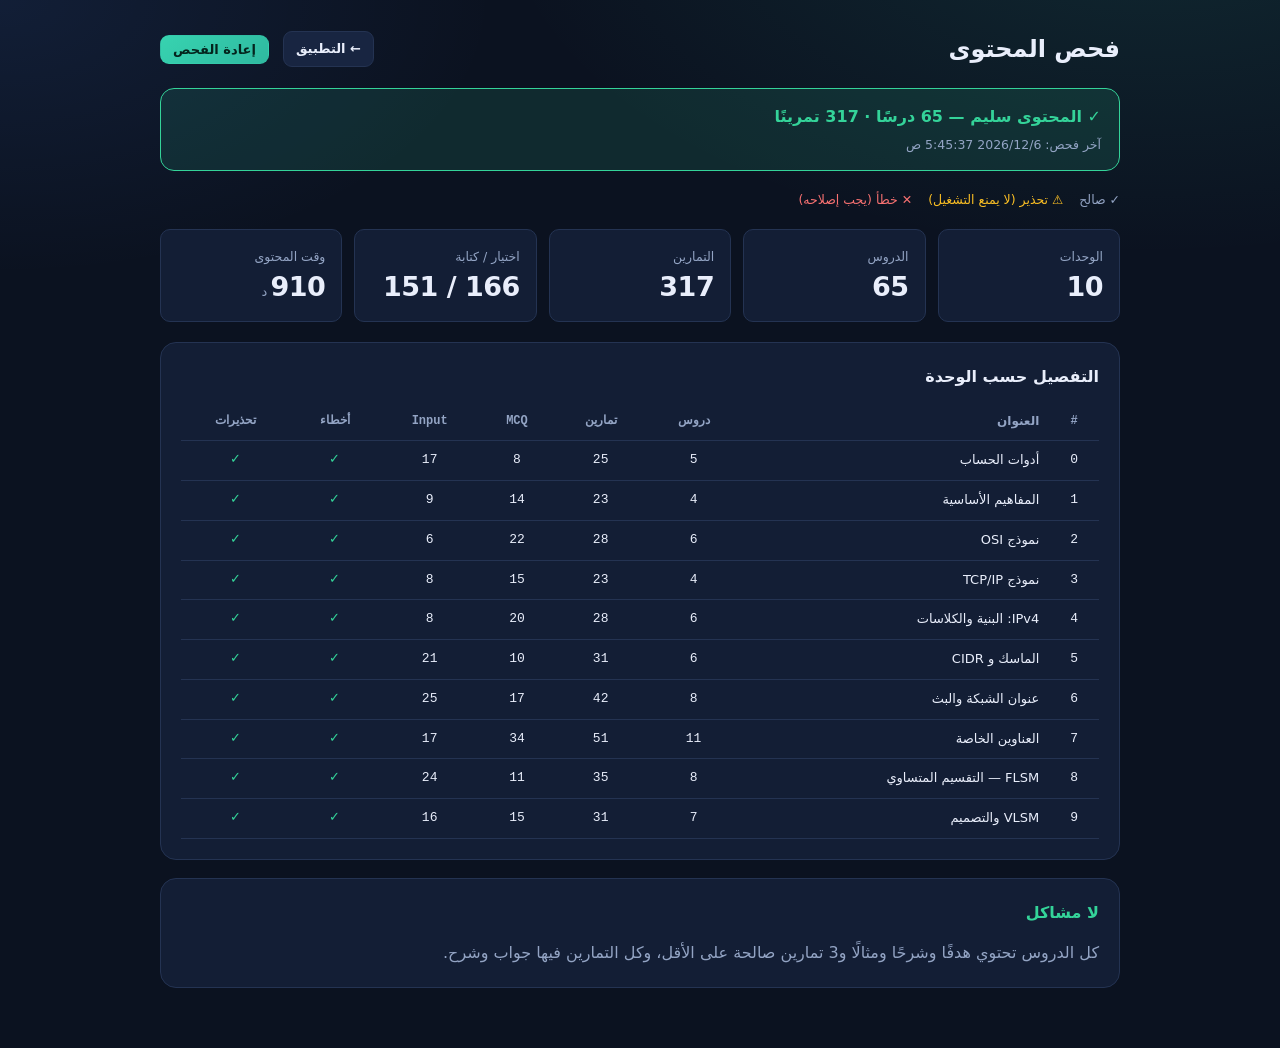
==== validate.html @ c8ebf2fb "نشر المنصة" ====
<!doctype html>
<html lang="ar" dir="rtl" data-theme="dark">
<head>
<meta charset="utf-8">
<meta name="viewport" content="width=device-width, initial-scale=1">
<title>فحص المحتوى — Net32</title>
<link rel="stylesheet" href="styles.css">
<style>
  .vwrap { max-width: 1000px; margin: 0 auto; padding: 28px 20px 60px; }
  .vhead { display:flex; align-items:center; gap:14px; flex-wrap:wrap; margin-bottom:18px; }
  .vhead h1 { margin:0; font-size:24px; }
  .vhead .spacer { flex:1; }
  .verdict { padding:14px 18px; border-radius:14px; font-weight:700; margin-bottom:18px; border:1px solid var(--line); }
  .verdict.pass { background:var(--ok-soft); border-color:var(--ok); color:var(--ok); }
  .verdict.fail { background:var(--danger-soft); border-color:var(--danger); color:var(--danger); }
  .verdict small { display:block; font-weight:400; color:var(--muted); margin-top:3px; font-size:12.5px; }
  table { width:100%; border-collapse:collapse; font-size:13px; }
  th, td { padding:8px 10px; border-bottom:1px solid var(--line); text-align:start; }
  th { color:var(--muted); font-weight:600; font-size:12px; }
  td.num, th.num { text-align:center; font-family:var(--mono); direction:ltr; }
  .ok { color:var(--ok); }
  .bad { color:var(--danger); }
  .warn { color:var(--warn); }
  .issues { display:grid; gap:8px; margin-top:8px; }
  .issue { padding:9px 12px; border-radius:9px; background:var(--card-2); border:1px solid var(--line); font-size:13px; }
  .issue.err { border-color:color-mix(in srgb,var(--danger) 45%,var(--line)); }
  .issue.wrn { border-color:color-mix(in srgb,var(--warn) 45%,var(--line)); }
  .issue code { font-size:12px; }
  .muted { color:var(--muted); }
  .legend { display:flex; gap:16px; flex-wrap:wrap; font-size:12.5px; color:var(--muted); margin:10px 0 18px; }
</style>
</head>
<body>
<div class="vwrap">
  <div class="vhead">
    <h1>فحص المحتوى</h1>
    <span class="spacer"></span>
    <a class="btn btn-sm" href="index.html">← التطبيق</a>
    <button class="btn btn-sm btn-primary" type="button" onclick="location.reload()">إعادة الفحص</button>
  </div>

  <div id="verdict" class="verdict">جارٍ الفحص…</div>
  <div class="legend">
    <span>✓ صالح</span>
    <span class="warn">⚠ تحذير (لا يمنع التشغيل)</span>
    <span class="bad">✕ خطأ (يجب إصلاحه)</span>
  </div>

  <div id="summary"></div>
  <div id="table"></div>
  <div id="issues"></div>
</div>

<script src="content/unit0.js"></script>
<script src="content/unit1.js"></script>
<script src="content/unit2.js"></script>
<script src="content/unit3.js"></script>
<script src="content/unit4.js"></script>
<script src="content/unit5.js"></script>
<script src="content/unit6.js"></script>
<script src="content/unit7.js"></script>
<script src="content/unit8.js"></script>
<script src="content/unit9.js"></script>
<script src="validate.js"></script>
</body>
</html>
---- styles.css ----
/* ============================================================
   شبكة — أكاديمية IPv4
   واجهة عربية RTL · وضع داكن/فاتح · بلا خطوط خارجية
   ============================================================ */

:root {
  --bg: #0b1220;
  --bg-2: #0e1729;
  --card: #131e35;
  --card-2: #182541;
  --text: #e9eefb;
  --muted: #93a4c4;
  --line: #243352;
  --accent: #37d3b0;
  --accent-soft: rgba(55, 211, 176, .12);
  --accent-2: #4f8cff;
  --danger: #f87171;
  --danger-soft: rgba(248, 113, 113, .12);
  --ok: #34d399;
  --ok-soft: rgba(52, 211, 153, .12);
  --warn: #fbbf24;
  --radius: 16px;
  --radius-sm: 10px;
  --shadow: 0 12px 34px rgba(0, 0, 0, .35);
  --font: "Segoe UI", "Noto Naskh Arabic", "Noto Sans Arabic", Tahoma, system-ui, -apple-system, sans-serif;
  --mono: "Cascadia Mono", "Consolas", "Courier New", monospace;
}

[data-theme="light"] {
  --bg: #f3f6fb;
  --bg-2: #e9eff8;
  --card: #ffffff;
  --card-2: #f2f6fc;
  --text: #0f1b2d;
  --muted: #5b6b85;
  --line: #d9e2ef;
  --accent: #0f9d84;
  --accent-soft: rgba(15, 157, 132, .10);
  --accent-2: #2563eb;
  --danger: #dc2626;
  --danger-soft: rgba(220, 38, 38, .08);
  --ok: #059669;
  --ok-soft: rgba(5, 150, 105, .09);
  --warn: #b45309;
  --shadow: 0 10px 26px rgba(15, 27, 45, .08);
}

* { box-sizing: border-box; }

/* يضمن أن خاصية hidden تعمل حتى مع العناصر التي لها display صريح */
[hidden] { display: none !important; }

html { scroll-behavior: smooth; }

body {
  margin: 0;
  min-height: 100vh;
  background:
    radial-gradient(1100px 600px at 90% -10%, var(--accent-soft), transparent 60%),
    radial-gradient(900px 500px at 0% 0%, rgba(79, 140, 255, .10), transparent 55%),
    var(--bg);
  color: var(--text);
  font-family: var(--font);
  line-height: 1.75;
  -webkit-font-smoothing: antialiased;
}

a { color: inherit; text-decoration: none; }
button, input, select { font-family: inherit; font-size: inherit; color: inherit; }
button { cursor: pointer; }
code {
  font-family: var(--mono);
  background: var(--card-2);
  border: 1px solid var(--line);
  border-radius: 6px;
  padding: .08em .38em;
  font-size: .92em;
  white-space: nowrap;
  direction: ltr;
  display: inline-block;
}
strong { color: var(--text); font-weight: 700; }
::selection { background: var(--accent); color: #04231c; }

/* ---------------- Top bar ---------------- */

.topbar {
  position: sticky;
  top: 0;
  z-index: 40;
  display: flex;
  align-items: center;
  gap: 18px;
  padding: 12px 22px;
  background: color-mix(in srgb, var(--bg) 82%, transparent);
  backdrop-filter: blur(14px);
  border-bottom: 1px solid var(--line);
}

@supports not (background: color-mix(in srgb, red 50%, blue)) {
  .topbar { background: var(--bg-2); }
}

.brand {
  display: flex;
  align-items: center;
  gap: 10px;
  flex: 0 0 auto;
}

.brand-mark {
  display: grid;
  place-items: center;
  width: 38px;
  height: 38px;
  border-radius: 12px;
  background: linear-gradient(145deg, var(--accent), var(--accent-2));
  color: #06231d;
  font-size: 20px;
  font-weight: 700;
  box-shadow: 0 6px 18px var(--accent-soft);
}

.brand-text { display: flex; flex-direction: column; line-height: 1.15; }
.brand-text strong { font-size: 17px; letter-spacing: .2px; }
.brand-text small { color: var(--muted); font-size: 11px; direction: ltr; letter-spacing: .6px; }

.nav {
  display: flex;
  align-items: center;
  gap: 4px;
  overflow-x: auto;
  scrollbar-width: none;
  flex: 1 1 auto;
  padding: 2px;
}
.nav::-webkit-scrollbar { display: none; }

.nav a {
  position: relative;
  padding: 7px 12px;
  border-radius: 9px;
  color: var(--muted);
  font-size: 14px;
  white-space: nowrap;
  transition: background .15s, color .15s;
}
.nav a:hover { color: var(--text); background: var(--card-2); }
.nav a.active { color: var(--text); background: var(--card); box-shadow: inset 0 0 0 1px var(--line); }
.nav a.active::after {
  content: "";
  position: absolute;
  inset-inline: 12px;
  bottom: 3px;
  height: 2px;
  border-radius: 2px;
  background: var(--accent);
}

.badge {
  display: inline-grid;
  place-items: center;
  min-width: 19px;
  height: 19px;
  margin-inline-start: 6px;
  padding: 0 5px;
  border-radius: 999px;
  background: var(--danger);
  color: #fff;
  font-size: 11px;
  font-weight: 700;
  line-height: 1;
}

.topbar-tools { display: flex; align-items: center; gap: 8px; flex: 0 0 auto; }

.icon-btn {
  width: 38px;
  height: 38px;
  border-radius: 11px;
  border: 1px solid var(--line);
  background: var(--card);
  font-size: 16px;
  line-height: 1;
  transition: transform .15s, background .15s;
}
.icon-btn:hover { transform: translateY(-1px); background: var(--card-2); }

.timer-chip {
  display: inline-flex;
  align-items: center;
  gap: 7px;
  padding: 7px 12px;
  border-radius: 999px;
  border: 1px solid var(--line);
  background: var(--card);
  font-family: var(--mono);
  font-size: 14px;
  direction: ltr;
  color: var(--text);
}
.timer-chip .pulse {
  width: 7px; height: 7px; border-radius: 50%;
  background: var(--accent);
  box-shadow: 0 0 0 0 var(--accent);
  animation: pulse 1.8s infinite;
}
@keyframes pulse {
  0% { box-shadow: 0 0 0 0 rgba(55, 211, 176, .5); }
  70% { box-shadow: 0 0 0 7px rgba(55, 211, 176, 0); }
  100% { box-shadow: 0 0 0 0 rgba(55, 211, 176, 0); }
}

/* ---------------- Layout ---------------- */

.view {
  max-width: 1080px;
  margin: 0 auto;
  padding: 30px 22px 60px;
  animation: fade .25s ease;
}
@keyframes fade { from { opacity: 0; transform: translateY(6px); } to { opacity: 1; transform: none; } }

.foot {
  display: flex;
  flex-direction: column;
  flex-wrap: wrap;
  gap: 8px;
  justify-content: center;
  align-items: center;
  padding: 22px;
  border-top: 1px solid var(--line);
  color: var(--muted);
  font-size: 12.5px;
}
.foot a { color: var(--accent); }
.foot-sep { opacity: .5; }

.foot-line { display: flex; flex-wrap: wrap; gap: 8px; justify-content: center; align-items: center; }

.foot-credits {
  display: flex;
  flex-wrap: wrap;
  gap: 6px 16px;
  justify-content: center;
  align-items: center;
  max-width: 900px;
  font-size: 12px;
  color: var(--muted);
  text-align: center;
}
.foot-credits b { color: var(--text); font-weight: 600; }
.foot-credits .fr { color: var(--accent); }
.foot-credits .credit-media { display: inline-flex; align-items: center; gap: 10px; }
.foot-credits .credit-img {
  height: 34px;
  width: auto;
  max-width: 150px;
  object-fit: contain;
  border-radius: 8px;
  padding: 3px 5px;
  background: var(--card);
  border: 1px solid var(--line);
}
.foot-credits .credit-img.sig { height: 30px; max-width: 130px; }
.foot-credits .credit-img.logo {
  height: 40px;
  width: 40px;
  padding: 0;
  border-radius: 50%;
  object-fit: cover;
  background: none;
}

/* بطاقة البصمة في صفحة الإعدادات */
.about-brand {
  display: grid;
  gap: 6px;
  margin-top: 14px;
  padding-top: 14px;
  border-top: 1px solid var(--line);
  font-size: 13.5px;
}
.about-brand .k {
  display: inline-block;
  min-width: 74px;
  color: var(--muted);
  font-size: 12.5px;
}
.about-brand b { color: var(--text); font-weight: 600; }
.about-brand .fr { color: var(--accent); }

.about-logo img {
  width: 58px;
  height: 58px;
  border-radius: 50%;
  object-fit: cover;
  border: 1px solid var(--line);
  display: block;
}

.page-head { margin-bottom: 22px; }
.page-head h1 { margin: 0 0 4px; font-size: clamp(22px, 3.4vw, 30px); letter-spacing: -.2px; }
.page-head p { margin: 0; color: var(--muted); font-size: 14.5px; }

.crumbs {
  display: flex;
  align-items: center;
  gap: 8px;
  flex-wrap: wrap;
  margin-bottom: 14px;
  color: var(--muted);
  font-size: 13px;
}
.crumbs a:hover { color: var(--accent); }
.crumbs .sep { opacity: .5; }

/* ---------------- Home ---------------- */

.hero {
  position: relative;
  overflow: hidden;
  display: grid;
  grid-template-columns: 1fr auto;
  gap: 26px;
  align-items: center;
  padding: 28px;
  margin-bottom: 26px;
  border: 1px solid var(--line);
  border-radius: 22px;
  background:
    radial-gradient(600px 300px at 100% 0%, var(--accent-soft), transparent 65%),
    linear-gradient(160deg, var(--card), var(--bg-2));
  box-shadow: var(--shadow);
}
.hero::after {
  content: "";
  position: absolute;
  inset-inline-start: -60px;
  bottom: -90px;
  width: 240px;
  height: 240px;
  border-radius: 50%;
  border: 1px dashed var(--line);
  opacity: .7;
}
.hero h1 { margin: 0 0 8px; font-size: clamp(24px, 4vw, 34px); line-height: 1.35; letter-spacing: -.4px; }
.hero h1 em { font-style: normal; color: var(--accent); }
.hero p { margin: 0 0 18px; color: var(--muted); max-width: 58ch; font-size: 14.5px; }

.hero-kicker {
  display: inline-flex;
  align-items: center;
  gap: 7px;
  margin-bottom: 12px;
  padding: 4px 12px;
  border-radius: 999px;
  border: 1px solid color-mix(in srgb, var(--accent) 35%, var(--line));
  background: var(--accent-soft);
  font-size: 12.5px;
  color: var(--text);
}
.hero-kicker .sep { opacity: .5; }
.hero-kicker bdi { color: var(--accent); font-weight: 600; }

.hero-actions { display: flex; flex-wrap: wrap; gap: 10px; }

.btn {
  display: inline-flex;
  align-items: center;
  justify-content: center;
  gap: 8px;
  padding: 10px 18px;
  border-radius: 12px;
  border: 1px solid var(--line);
  background: var(--card-2);
  color: var(--text);
  font-size: 14.5px;
  font-weight: 600;
  transition: transform .15s, background .15s, border-color .15s;
}
.btn:hover { transform: translateY(-1px); border-color: var(--accent); }
.btn:active { transform: translateY(0); }
.btn-primary {
  background: linear-gradient(140deg, var(--accent), #2fb9a0);
  border-color: transparent;
  color: #04241d;
}
[data-theme="light"] .btn-primary { color: #fff; background: linear-gradient(140deg, #0f9d84, #0b7a67); }
.btn-primary:hover { filter: brightness(1.06); }
.btn-ghost { background: transparent; }
.btn-danger { color: var(--danger); border-color: color-mix(in srgb, var(--danger) 40%, var(--line)); }
.btn-danger:hover { background: var(--danger-soft); border-color: var(--danger); }
.btn-sm { padding: 6px 12px; font-size: 13px; border-radius: 9px; }
.btn:disabled { opacity: .5; cursor: not-allowed; transform: none; }

.hero-progress {
  display: grid;
  place-items: center;
  gap: 6px;
  min-width: 150px;
}
.ring {
  --p: 0;
  width: 138px;
  height: 138px;
  border-radius: 50%;
  display: grid;
  place-items: center;
  background: conic-gradient(var(--accent) calc(var(--p) * 1%), var(--line) 0);
  position: relative;
  transition: background .4s;
}
.ring::before {
  content: "";
  position: absolute;
  inset: 9px;
  border-radius: 50%;
  background: var(--card);
}
.ring > div { position: relative; text-align: center; line-height: 1.2; }
.ring b { display: block; font-size: 27px; letter-spacing: -.5px; }
.ring small { color: var(--muted); font-size: 11.5px; }
.hero-progress .cap { color: var(--muted); font-size: 12.5px; }

.quick {
  display: grid;
  grid-template-columns: repeat(auto-fit, minmax(210px, 1fr));
  gap: 12px;
  margin-bottom: 26px;
}
.quick a {
  display: flex;
  align-items: center;
  gap: 12px;
  padding: 14px 16px;
  border: 1px solid var(--line);
  border-radius: var(--radius-sm);
  background: var(--card);
  transition: transform .15s, border-color .15s;
}
.quick a:hover { transform: translateY(-2px); border-color: var(--accent); }
.quick .q-ico {
  width: 38px; height: 38px; flex: 0 0 auto;
  display: grid; place-items: center;
  border-radius: 10px;
  background: var(--accent-soft);
  font-size: 17px;
}
.quick b { display: block; font-size: 14px; }
.quick small { color: var(--muted); font-size: 12px; }

.section-title {
  display: flex;
  align-items: baseline;
  justify-content: space-between;
  gap: 12px;
  margin: 0 0 14px;
}
.section-title h2 { margin: 0; font-size: 18px; }
.section-title span { color: var(--muted); font-size: 12.5px; }

.units { display: grid; gap: 12px; }

.unit-card {
  display: grid;
  grid-template-columns: auto 1fr auto;
  gap: 16px;
  align-items: center;
  padding: 16px 18px;
  border: 1px solid var(--line);
  border-radius: var(--radius);
  background: var(--card);
  transition: transform .16s, border-color .16s, box-shadow .16s;
}
.unit-card:hover { transform: translateY(-2px); border-color: color-mix(in srgb, var(--accent) 55%, var(--line)); box-shadow: var(--shadow); }
.unit-num {
  width: 52px; height: 52px;
  display: grid; place-items: center;
  border-radius: 14px;
  background: var(--card-2);
  border: 1px solid var(--line);
  font-size: 20px; font-weight: 700;
  color: var(--accent);
}
.unit-card.is-done .unit-num { background: var(--ok-soft); border-color: color-mix(in srgb, var(--ok) 45%, var(--line)); }
.unit-main b { display: block; font-size: 15.5px; }
.unit-main small { color: var(--muted); font-size: 12.5px; }
.unit-side { text-align: end; min-width: 120px; }
.unit-side .count { font-size: 12.5px; color: var(--muted); }
.unit-side .count b { color: var(--text); }

.bar {
  height: 6px;
  border-radius: 999px;
  background: var(--line);
  overflow: hidden;
  margin-top: 7px;
}
.bar > i {
  display: block;
  height: 100%;
  border-radius: inherit;
  background: linear-gradient(90deg, var(--accent), var(--accent-2));
  transition: width .5s ease;
}

/* ---------------- Unit page ---------------- */

.unit-head {
  display: flex;
  align-items: center;
  gap: 16px;
  padding: 20px;
  margin-bottom: 18px;
  border: 1px solid var(--line);
  border-radius: var(--radius);
  background: var(--card);
}
.unit-head .unit-num { width: 60px; height: 60px; font-size: 23px; }
.unit-head h1 { margin: 0; font-size: 21px; }
.unit-head p { margin: 2px 0 0; color: var(--muted); font-size: 13.5px; }
.unit-head .spacer { flex: 1; }

.lesson-list { display: grid; gap: 10px; }

.lesson-row {
  display: grid;
  grid-template-columns: auto 1fr auto;
  gap: 14px;
  align-items: center;
  padding: 13px 16px;
  border: 1px solid var(--line);
  border-radius: var(--radius-sm);
  background: var(--card);
  transition: border-color .15s, transform .15s;
}
.lesson-row:hover { border-color: var(--accent); transform: translateX(-2px); }
[dir="rtl"] .lesson-row:hover { transform: translateX(2px); }
.lesson-row .st {
  width: 30px; height: 30px;
  display: grid; place-items: center;
  border-radius: 50%;
  border: 1px solid var(--line);
  background: var(--card-2);
  font-size: 12px;
  color: var(--muted);
}
.lesson-row.done .st { background: var(--ok-soft); border-color: var(--ok); color: var(--ok); }
.lesson-row .l-main b { display: block; font-size: 14.5px; font-weight: 600; }
.lesson-row .l-main small { color: var(--muted); font-size: 12px; }
.lesson-row .l-meta { text-align: end; font-size: 12px; color: var(--muted); }
.lesson-row .l-meta .score { color: var(--accent); font-weight: 700; }

/* ---------------- Lesson ---------------- */

.lesson-head { margin-bottom: 18px; }
.lesson-head h1 { margin: 0 0 6px; font-size: clamp(21px, 3vw, 27px); }
.lesson-meta { display: flex; flex-wrap: wrap; gap: 8px; margin-bottom: 14px; }
.chip {
  display: inline-flex;
  align-items: center;
  gap: 6px;
  padding: 3px 10px;
  border-radius: 999px;
  border: 1px solid var(--line);
  background: var(--card);
  color: var(--muted);
  font-size: 12px;
}
.chip.ok { color: var(--ok); border-color: color-mix(in srgb, var(--ok) 45%, var(--line)); background: var(--ok-soft); }
.chip.accent { color: var(--accent); border-color: color-mix(in srgb, var(--accent) 45%, var(--line)); background: var(--accent-soft); }

.goal {
  padding: 14px 16px;
  border-inline-start: 3px solid var(--accent);
  border-radius: var(--radius-sm);
  background: var(--accent-soft);
  font-size: 14.5px;
}
.goal b { color: var(--accent); }

.card {
  padding: 20px;
  margin-top: 16px;
  border: 1px solid var(--line);
  border-radius: var(--radius);
  background: var(--card);
}
.card h2 { margin: 0 0 12px; font-size: 16px; display: flex; align-items: center; gap: 8px; }
.card h2 .ico { font-size: 17px; }

.theory { margin: 0; padding: 0; list-style: none; display: grid; gap: 10px; }
.theory li {
  position: relative;
  padding-inline-start: 22px;
  font-size: 14.8px;
  line-height: 1.85;
}
.theory li::before {
  content: "";
  position: absolute;
  inset-inline-start: 2px;
  top: .72em;
  width: 7px; height: 7px;
  border-radius: 50%;
  background: var(--accent);
  opacity: .75;
}

.example { border-color: color-mix(in srgb, var(--accent-2) 35%, var(--line)); }
.example .given {
  padding: 12px 14px;
  border-radius: var(--radius-sm);
  background: var(--card-2);
  border: 1px dashed var(--line);
  font-size: 14.5px;
  margin-bottom: 12px;
}
.example ol { margin: 0; padding-inline-start: 22px; display: grid; gap: 7px; color: var(--text); }
.example li { font-size: 14.2px; }
.example .answer {
  margin-top: 14px;
  padding: 11px 14px;
  border-radius: var(--radius-sm);
  background: var(--ok-soft);
  border: 1px solid color-mix(in srgb, var(--ok) 40%, var(--line));
  color: var(--ok);
  font-weight: 700;
  font-size: 15px;
}
.example .answer::before { content: "النتيجة: "; color: var(--muted); font-weight: 400; }

.cta-row {
  display: flex;
  flex-wrap: wrap;
  gap: 10px;
  margin-top: 18px;
  align-items: center;
}
.cta-note { color: var(--muted); font-size: 12.5px; }

/* ---------------- Drills ---------------- */

.drill-wrap { margin-top: 18px; }
.drill-top {
  display: flex;
  align-items: center;
  gap: 12px;
  margin-bottom: 14px;
}
.drill-top .bar { flex: 1; margin: 0; height: 8px; }
.drill-top .idx { font-size: 12.5px; color: var(--muted); font-family: var(--mono); direction: ltr; }

.drill-card {
  padding: 22px;
  border: 1px solid var(--line);
  border-radius: var(--radius);
  background: var(--card);
  box-shadow: var(--shadow);
}
.drill-q {
  font-size: 17px;
  line-height: 1.8;
  margin-bottom: 18px;
}
.drill-q code { font-size: .95em; }

.options { display: grid; gap: 9px; }
.option {
  display: flex;
  align-items: center;
  gap: 12px;
  width: 100%;
  padding: 12px 15px;
  text-align: start;
  border: 1px solid var(--line);
  border-radius: 12px;
  background: var(--card-2);
  font-size: 14.5px;
  transition: border-color .14s, background .14s, transform .14s;
}
.option:hover:not(:disabled) { border-color: var(--accent); transform: translateX(-2px); }
[dir="rtl"] .option:hover:not(:disabled) { transform: translateX(2px); }
.option .k {
  width: 26px; height: 26px; flex: 0 0 auto;
  display: grid; place-items: center;
  border-radius: 7px;
  background: var(--card);
  border: 1px solid var(--line);
  font-size: 12px; color: var(--muted);
  font-family: var(--mono);
}
.option.correct { border-color: var(--ok); background: var(--ok-soft); }
.option.correct .k { border-color: var(--ok); color: var(--ok); }
.option.wrong { border-color: var(--danger); background: var(--danger-soft); }
.option.wrong .k { border-color: var(--danger); color: var(--danger); }
.option.dim { opacity: .55; }
.option:disabled { cursor: default; }

.input-row { display: flex; gap: 10px; flex-wrap: wrap; }
.input-row input[type="text"], .input-row input[type="number"] {
  flex: 1 1 220px;
  min-width: 0;
  padding: 12px 15px;
  border-radius: 12px;
  border: 1px solid var(--line);
  background: var(--card-2);
  outline: none;
  font-size: 15.5px;
  direction: ltr;
  text-align: left;
  font-family: var(--mono);
  transition: border-color .15s, box-shadow .15s;
}
.input-row input:focus { border-color: var(--accent); box-shadow: 0 0 0 3px var(--accent-soft); }
.input-row input.correct { border-color: var(--ok); box-shadow: 0 0 0 3px var(--ok-soft); }
.input-row input.wrong { border-color: var(--danger); box-shadow: 0 0 0 3px var(--danger-soft); }

.feedback {
  margin-top: 16px;
  padding: 14px 16px;
  border-radius: 12px;
  border: 1px solid var(--line);
  background: var(--card-2);
  font-size: 14px;
  animation: fade .2s ease;
}
.feedback.ok { border-color: color-mix(in srgb, var(--ok) 45%, var(--line)); background: var(--ok-soft); }
.feedback.bad { border-color: color-mix(in srgb, var(--danger) 45%, var(--line)); background: var(--danger-soft); }
.feedback .fb-head { font-weight: 700; margin-bottom: 6px; display: flex; align-items: center; gap: 8px; }
.feedback.ok .fb-head { color: var(--ok); }
.feedback.bad .fb-head { color: var(--danger); }
.feedback .fb-correct { margin-bottom: 6px; }
.feedback .fb-correct code { color: var(--accent); border-color: color-mix(in srgb, var(--accent) 40%, var(--line)); }
.feedback .fb-explain { color: var(--muted); font-size: 13.5px; }

.drill-foot { display: flex; justify-content: space-between; align-items: center; gap: 10px; margin-top: 16px; flex-wrap: wrap; }
.hint { color: var(--muted); font-size: 12px; }

/* ---------------- Result ---------------- */

.result { text-align: center; padding: 30px 20px; }
.result .ring { width: 160px; height: 160px; margin: 0 auto 16px; }
.result .ring b { font-size: 34px; }
.result h2 { justify-content: center; font-size: 22px; margin: 0 0 6px; }
.result p { color: var(--muted); margin: 0 0 18px; font-size: 14.5px; }
.result .cta-row { justify-content: center; }
.result .wrong-list {
  margin: 22px auto 0;
  max-width: 640px;
  text-align: start;
  display: grid;
  gap: 8px;
}
.result .wrong-item {
  padding: 10px 13px;
  border-radius: 10px;
  background: var(--card-2);
  border: 1px solid var(--line);
  font-size: 13.5px;
}
.result .wrong-item b { color: var(--danger); font-weight: 600; }
.result .wrong-item code { color: var(--accent); }

/* ---------------- Hourglass timer ---------------- */

.timer-panel {
  display: grid;
  grid-template-columns: auto 1fr;
  gap: 26px;
  align-items: center;
  padding: 22px;
  border: 1px solid var(--line);
  border-radius: var(--radius);
  background: linear-gradient(165deg, var(--card), var(--bg-2));
}
.timer-panel.small { padding: 14px 18px; gap: 16px; grid-template-columns: auto 1fr; }

.hg { width: 116px; height: auto; display: block; filter: drop-shadow(0 10px 18px rgba(0,0,0,.25)); }
.timer-panel.small .hg { width: 62px; }

.hg .hg-outline { fill: none; stroke: var(--line); stroke-width: 3; }
.hg .hg-sand { fill: var(--accent); opacity: .9; }
.hg .hg-stream { stroke: var(--accent); stroke-width: 2; stroke-dasharray: 3 3; animation: stream 0.6s linear infinite; }
@keyframes stream { to { stroke-dashoffset: -12; } }
.hg .hg-cap { stroke: var(--line); stroke-width: 6; stroke-linecap: round; }

.timer-body { display: grid; gap: 10px; }
.timer-mode { display: flex; gap: 6px; flex-wrap: wrap; }
.timer-mode button {
  padding: 5px 11px;
  border-radius: 999px;
  border: 1px solid var(--line);
  background: var(--card-2);
  color: var(--muted);
  font-size: 12px;
}
.timer-mode button.on { color: #04241d; background: var(--accent); border-color: var(--accent); font-weight: 700; }
[data-theme="light"] .timer-mode button.on { color: #fff; }

.timer-time {
  font-family: var(--mono);
  font-size: clamp(30px, 6vw, 46px);
  font-weight: 700;
  letter-spacing: 1px;
  direction: ltr;
  text-align: start;
  line-height: 1.1;
}
.timer-panel.small .timer-time { font-size: 26px; }
.timer-sub { color: var(--muted); font-size: 12.5px; }
.timer-btns { display: flex; gap: 8px; flex-wrap: wrap; }

.timer-page { display: grid; gap: 18px; }
.timer-page .timer-panel { grid-template-columns: auto 1fr; padding: 34px; }
.timer-page .hg { width: 180px; }
.timer-page .timer-time { font-size: clamp(44px, 9vw, 72px); }
.tips { display: grid; grid-template-columns: repeat(auto-fit, minmax(220px, 1fr)); gap: 10px; }
.tip {
  padding: 14px 16px;
  border: 1px solid var(--line);
  border-radius: var(--radius-sm);
  background: var(--card);
  font-size: 13.5px;
  color: var(--muted);
}
.tip b { display: block; color: var(--text); margin-bottom: 3px; font-size: 13.5px; }

/* ---------------- Generator ---------------- */

.gen-grid { display: grid; grid-template-columns: 1fr; gap: 14px; }
.gen-bar { display: flex; flex-wrap: wrap; gap: 8px; align-items: center; }
.gen-bar select {
  padding: 8px 12px;
  border-radius: 10px;
  border: 1px solid var(--line);
  background: var(--card);
  font-size: 13.5px;
}
.gen-stats { margin-inline-start: auto; display: flex; gap: 14px; font-size: 12.5px; color: var(--muted); }
.gen-stats b { color: var(--accent); }

.solution {
  margin-top: 14px;
  padding: 14px 16px;
  border-radius: 12px;
  background: var(--card-2);
  border: 1px dashed var(--line);
  font-size: 13.5px;
}
.solution ol { margin: 8px 0 0; padding-inline-start: 20px; display: grid; gap: 5px; }
.solution .res { margin-top: 8px; color: var(--accent); font-weight: 700; }

/* ---------------- Notebook ---------------- */

.nb-list { display: grid; gap: 10px; }
.nb-item {
  padding: 15px 17px;
  border: 1px solid var(--line);
  border-radius: var(--radius-sm);
  background: var(--card);
}
.nb-item .nb-top { display: flex; align-items: center; gap: 8px; flex-wrap: wrap; margin-bottom: 6px; }
.nb-item .nb-top .chip { font-size: 11px; }
.nb-item .nb-q { font-size: 14.5px; margin-bottom: 8px; }
.nb-item .nb-a { display: flex; flex-wrap: wrap; gap: 14px; font-size: 13px; }
.nb-item .nb-a .yours { color: var(--danger); }
.nb-item .nb-a .right { color: var(--ok); }
.nb-item .nb-ex { color: var(--muted); font-size: 12.5px; margin-top: 6px; }
.nb-item .nb-actions { margin-inline-start: auto; display: flex; gap: 6px; }

.empty {
  padding: 40px 20px;
  text-align: center;
  border: 1px dashed var(--line);
  border-radius: var(--radius);
  color: var(--muted);
  background: var(--card);
}
.empty .big { font-size: 34px; display: block; margin-bottom: 8px; opacity: .8; }

/* ---------------- Stats ---------------- */

.stat-grid { display: grid; grid-template-columns: repeat(auto-fit, minmax(160px, 1fr)); gap: 12px; margin-bottom: 18px; }
.stat {
  padding: 16px;
  border: 1px solid var(--line);
  border-radius: var(--radius-sm);
  background: var(--card);
}
.stat .k { color: var(--muted); font-size: 12.5px; }
.stat .v { font-size: 27px; font-weight: 700; letter-spacing: -.5px; line-height: 1.4; }
.stat .v small { font-size: 13px; color: var(--muted); font-weight: 400; }

.chart {
  display: flex;
  align-items: flex-end;
  gap: 8px;
  height: 140px;
  padding: 14px 6px 0;
  border-bottom: 1px solid var(--line);
}
.chart .col { flex: 1; display: flex; flex-direction: column; justify-content: flex-end; align-items: center; gap: 6px; height: 100%; }
.chart .col i {
  display: block;
  width: 100%;
  max-width: 42px;
  border-radius: 6px 6px 0 0;
  background: linear-gradient(180deg, var(--accent), color-mix(in srgb, var(--accent) 40%, var(--accent-2)));
  min-height: 3px;
  transition: height .4s;
}
.chart .col span { font-size: 10.5px; color: var(--muted); }
.chart .col b { font-size: 10.5px; color: var(--text); font-weight: 600; }

.unit-bars { display: grid; gap: 10px; }
.unit-bar { display: grid; grid-template-columns: 150px 1fr auto; gap: 12px; align-items: center; font-size: 13px; }
.unit-bar .bar { margin: 0; }
.unit-bar .n { color: var(--muted); font-size: 12px; font-family: var(--mono); direction: ltr; }

/* ---------------- Settings ---------------- */

.settings-grid { display: grid; gap: 14px; }
.field { display: grid; grid-template-columns: 1fr auto; gap: 12px; align-items: center; padding: 14px 0; border-bottom: 1px solid var(--line); }
.field:last-child { border-bottom: 0; }
.field .f-label b { display: block; font-size: 14.5px; font-weight: 600; }
.field .f-label small { color: var(--muted); font-size: 12.5px; }
.field input[type="number"], .field select {
  width: 110px;
  padding: 8px 10px;
  border-radius: 10px;
  border: 1px solid var(--line);
  background: var(--card-2);
  font-size: 14px;
  text-align: center;
}
.field input[type="checkbox"] { width: 20px; height: 20px; accent-color: var(--accent); }

.danger-zone { border-color: color-mix(in srgb, var(--danger) 35%, var(--line)); }
.danger-zone h2 { color: var(--danger); }

/* ---------------- Toast ---------------- */

.toast {
  position: fixed;
  inset-inline: 0;
  bottom: 26px;
  margin: 0 auto;
  width: max-content;
  max-width: min(92vw, 520px);
  padding: 12px 20px;
  border-radius: 12px;
  background: var(--card);
  border: 1px solid var(--accent);
  box-shadow: var(--shadow);
  font-size: 14px;
  z-index: 90;
  animation: toastIn .25s ease;
}
@keyframes toastIn { from { opacity: 0; transform: translateY(10px); } to { opacity: 1; transform: none; } }

/* ---------------- Responsive ---------------- */

@media (max-width: 820px) {
  .hero { grid-template-columns: 1fr; }
  .hero-progress { justify-self: start; }
  .unit-card { grid-template-columns: auto 1fr; }
  .unit-side { grid-column: 1 / -1; text-align: start; min-width: 0; }
  .timer-panel, .timer-page .timer-panel { grid-template-columns: 1fr; justify-items: center; text-align: center; }
  .timer-time { text-align: center; }
  .timer-body { justify-items: center; }
  .timer-page .hg { width: 140px; }
  .unit-bar { grid-template-columns: 1fr auto; }
  .unit-bar .bar { grid-column: 1 / -1; }
}

@media (max-width: 620px) {
  .topbar { flex-wrap: wrap; gap: 8px; padding: 10px 14px; }
  .nav { order: 3; flex-basis: 100%; }
  .view { padding: 20px 14px 50px; }
  .brand-text small { display: none; }
  .hero { padding: 20px; }
  .unit-head { flex-wrap: wrap; }
  .lesson-row { grid-template-columns: auto 1fr; }
  .lesson-row .l-meta { grid-column: 1 / -1; text-align: start; }
  .card { padding: 16px; }
  .drill-card { padding: 16px; }
  .timer-page .timer-panel { padding: 20px; }
}

@media (prefers-reduced-motion: reduce) {
  *, *::before, *::after { animation-duration: .001ms !important; transition-duration: .001ms !important; }
  html { scroll-behavior: auto; }
}

/* ---------------- Print ---------------- */

@media print {
  .topbar, .foot, .cta-row, .timer-panel, .drill-wrap { display: none !important; }
  body { background: #fff; color: #000; }
  .card { border-color: #ccc; break-inside: avoid; }
}
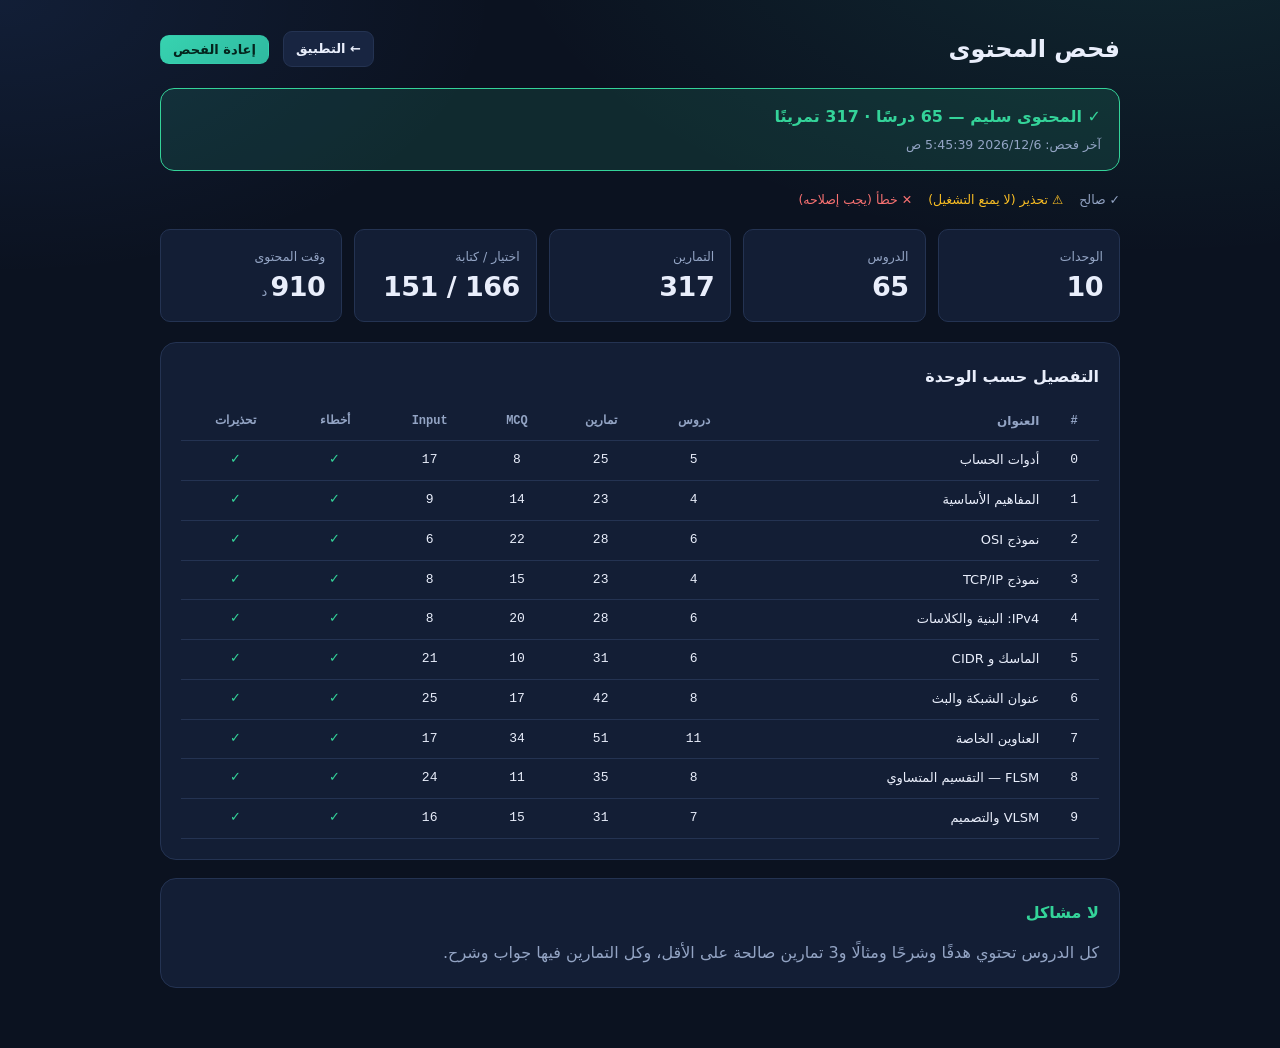
==== commit 0fdb3a0a: "إصلاح جدول الفحص على الهواتف وتمرير التنقل النشط" ====
--- a/validate.html
+++ b/validate.html
@@ -16,6 +16,13 @@
   .verdict small { display:block; font-weight:400; color:var(--muted); margin-top:3px; font-size:12.5px; }
   table { width:100%; border-collapse:collapse; font-size:13px; }
   th, td { padding:8px 10px; border-bottom:1px solid var(--line); text-align:start; }
+  .table-scroll { overflow-x:auto; -webkit-overflow-scrolling:touch; }
+  .table-scroll table { min-width:560px; }
+  .table-scroll::-webkit-scrollbar { height:8px; }
+  .table-scroll::-webkit-scrollbar-thumb { background:var(--line); border-radius:8px; }
+  .table-scroll::-webkit-scrollbar-track { background:transparent; }
+  .scroll-hint { display:none; margin:0 0 10px; font-size:12.5px; }
+  @media (max-width:620px) { .scroll-hint { display:block; } }
   th { color:var(--muted); font-weight:600; font-size:12px; }
   td.num, th.num { text-align:center; font-family:var(--mono); direction:ltr; }
   .ok { color:var(--ok); }
